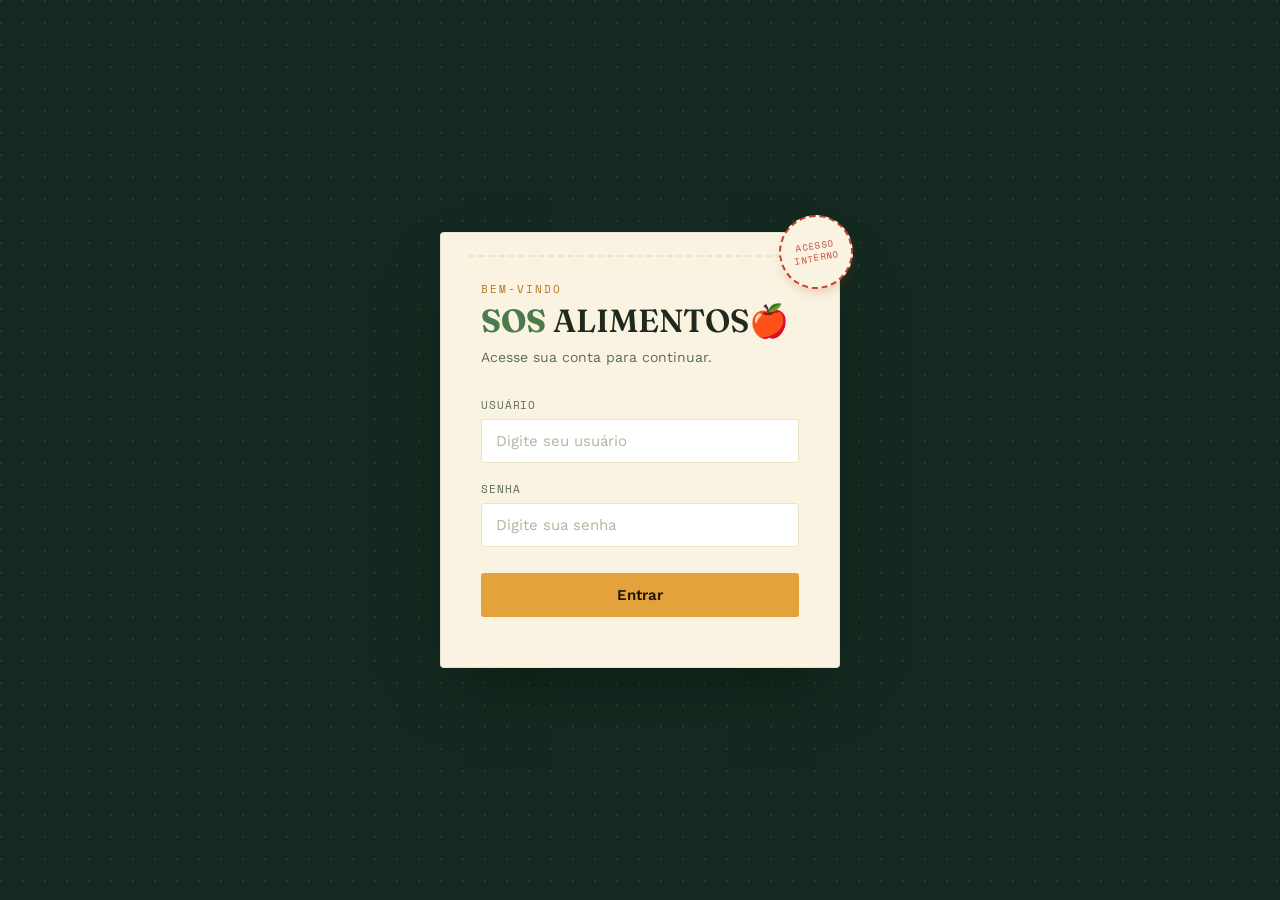
==== pages/login/login.html @ dd7f90cb "correcao de auth e melhoria de css" ====
<!DOCTYPE html>
<html lang="pt-BR">

<head>
    <meta charset="UTF-8" />
    <meta name="viewport" content="width=device-width, initial-scale=1.0" />
    <title>SOS ALIMENTOS</title>
    <link rel="stylesheet" href="login.css" />
</head>

<body>
    <main class="page-shell">
        <section id="login-section" class="login-card">
            <div class="selo" aria-hidden="true">acesso<br>interno</div>

            <p class="eyebrow">Bem-vindo</p>
            <h1><span>SOS</span> ALIMENTOS🍎</h1>
            <p class="subtitle">Acesse sua conta para continuar.</p>

            <form id="login-form">
                <label for="usuario-login">Usuário</label>
                <input type="text" id="usuario-login" name="usuario" placeholder="Digite seu usuário" required />

                <label for="senha-login">Senha</label>
                <input type="password" id="senha-login" name="senha" placeholder="Digite sua senha" required />

                <button type="submit" id="login-button">Entrar</button>
                <p id="login-message" aria-live="polite" style="display: none"></p>

                <div class="opcoes-extras"></div>
            </form>
        </section>
    </main>
    <script src="login.js" defer></script>
</body>

</html>
---- pages/login/login.css ----
@import url("https://fonts.googleapis.com/css2?family=Fraunces:opsz,wght@9..144,400;9..144,600;9..144,700&family=Work+Sans:wght@400;500;600&family=Space+Mono:wght@400;700&display=swap");

:root {
    --verde-mata: #142A20;
    --verde-mata-2: #1D3B2C;
    --papel: #FAF3E2;
    --papel-sombra: #EDE3C8;
    --tinta: #20291F;
    --tinta-suave: #5C6B58;
    --dourado: #E3A23C;
    --dourado-escuro: #B9772A;
    --tomate: #C1442E;
    --folha: #4C7A4A;

    --fonte-display: "Fraunces", serif;
    --fonte-texto: "Work Sans", sans-serif;
    --fonte-utilitaria: "Space Mono", monospace;
}

* {
    box-sizing: border-box;
}

html,
body {
    height: 100%;
}

body {
    margin: 0;
    font-family: var(--fonte-texto);
    color: var(--tinta);
    background-color: var(--verde-mata);
    background-image:
        radial-gradient(circle at 1px 1px, rgba(250, 243, 226, 0.08) 1px, transparent 0);
    background-size: 22px 22px;
}

.page-shell {
    min-height: 100vh;
    display: flex;
    align-items: center;
    justify-content: center;
    padding: 32px 20px;
}

/* ---------- Cartão de login ---------- */

.login-card {
    position: relative;
    width: 100%;
    max-width: 400px;
    background: var(--papel);
    border-radius: 4px;
    padding: 48px 40px 40px;
    box-shadow:
        0 1px 0 rgba(255, 255, 255, 0.4) inset,
        0 30px 60px -20px rgba(6, 16, 10, 0.55);
    border: 1px solid rgba(20, 42, 32, 0.08);
}

/* Furos de "ficha perfurada", reforçando o universo de nota/etiqueta */
.login-card::before {
    content: "";
    position: absolute;
    top: 0;
    left: 28px;
    right: 28px;
    height: 0;
    border-top: 2px dashed var(--papel-sombra);
    top: 22px;
}

.eyebrow {
    font-family: var(--fonte-utilitaria);
    font-size: 11px;
    letter-spacing: 0.18em;
    text-transform: uppercase;
    color: var(--dourado-escuro);
    margin: 0 0 6px;
}

h1 {
    font-family: var(--fonte-display);
    font-optical-sizing: auto;
    font-weight: 600;
    font-size: 32px;
    line-height: 1.1;
    margin: 0 0 10px;
    color: var(--tinta);
}

h1 span {
    color: var(--folha);
    font-weight: 700;
}

.subtitle {
    font-size: 14px;
    color: var(--tinta-suave);
    margin: 0 0 32px;
}

/* ---------- Selo / carimbo — elemento assinatura ---------- */

.login-card {
    overflow: visible;
}

.login-card .selo {
    position: absolute;
    top: -18px;
    right: -14px;
    width: 74px;
    height: 74px;
    border-radius: 50%;
    border: 2px dashed var(--tomate);
    display: flex;
    align-items: center;
    justify-content: center;
    transform: rotate(-10deg);
    background: var(--papel);
    color: var(--tomate);
    font-family: var(--fonte-utilitaria);
    font-size: 9px;
    letter-spacing: 0.05em;
    text-align: center;
    line-height: 1.3;
    text-transform: uppercase;
    box-shadow: 0 6px 14px -6px rgba(193, 68, 46, 0.4);
    user-select: none;
}

/* ---------- Formulário ---------- */

form {
    display: flex;
    flex-direction: column;
}

label {
    font-family: var(--fonte-utilitaria);
    font-size: 11px;
    text-transform: uppercase;
    letter-spacing: 0.08em;
    color: var(--tinta-suave);
    margin-bottom: 6px;
}

label:not(:first-of-type) {
    margin-top: 18px;
}

input {
    font-family: var(--fonte-texto);
    font-size: 15px;
    padding: 12px 14px;
    border: 1.5px solid var(--papel-sombra);
    border-radius: 3px;
    background: #fff;
    color: var(--tinta);
    outline: none;
    transition: border-color 0.15s ease, box-shadow 0.15s ease;
}

input::placeholder {
    color: #b9b2a0;
}

input:focus {
    border-color: var(--folha);
    box-shadow: 0 0 0 3px rgba(76, 122, 74, 0.18);
}

input:focus-visible {
    outline: 2px solid var(--folha);
    outline-offset: 2px;
}

button#login-button {
    margin-top: 26px;
    font-family: var(--fonte-texto);
    font-weight: 600;
    font-size: 15px;
    padding: 13px 18px;
    border: none;
    border-radius: 3px;
    background: var(--dourado);
    color: #241605;
    cursor: pointer;
    transition: background 0.15s ease, transform 0.1s ease;
}

button#login-button:hover:not(:disabled) {
    background: var(--dourado-escuro);
    color: var(--papel);
}

button#login-button:active:not(:disabled) {
    transform: translateY(1px);
}

button#login-button:focus-visible {
    outline: 2px solid var(--folha);
    outline-offset: 2px;
}

button#login-button:disabled {
    opacity: 0.7;
    cursor: wait;
}

/* ---------- Mensagens de status ---------- */

#login-message {
    font-family: var(--fonte-utilitaria);
    font-size: 12.5px;
    margin: 16px 0 0;
    padding: 10px 12px;
    border-radius: 3px;
    text-align: center;
    letter-spacing: 0.01em;
}

.login-message--erro {
    color: var(--tomate);
    background: rgba(193, 68, 46, 0.1);
    border: 1px solid rgba(193, 68, 46, 0.25);
}

.login-message--sucesso {
    color: var(--folha);
    background: rgba(76, 122, 74, 0.12);
    border: 1px solid rgba(76, 122, 74, 0.28);
}

.login-message--pendente {
    color: var(--tinta-suave);
    background: rgba(32, 41, 31, 0.06);
    border: 1px solid rgba(32, 41, 31, 0.12);
}

.opcoes-extras {
    font-size: 13px;
    text-align: right;
    margin-top: 10px;
}

@media (prefers-reduced-motion: reduce) {
    * {
        transition: none !important;
    }
}

@media (max-width: 420px) {
    .login-card {
        padding: 40px 26px 32px;
    }

    h1 {
        font-size: 27px;
    }
}
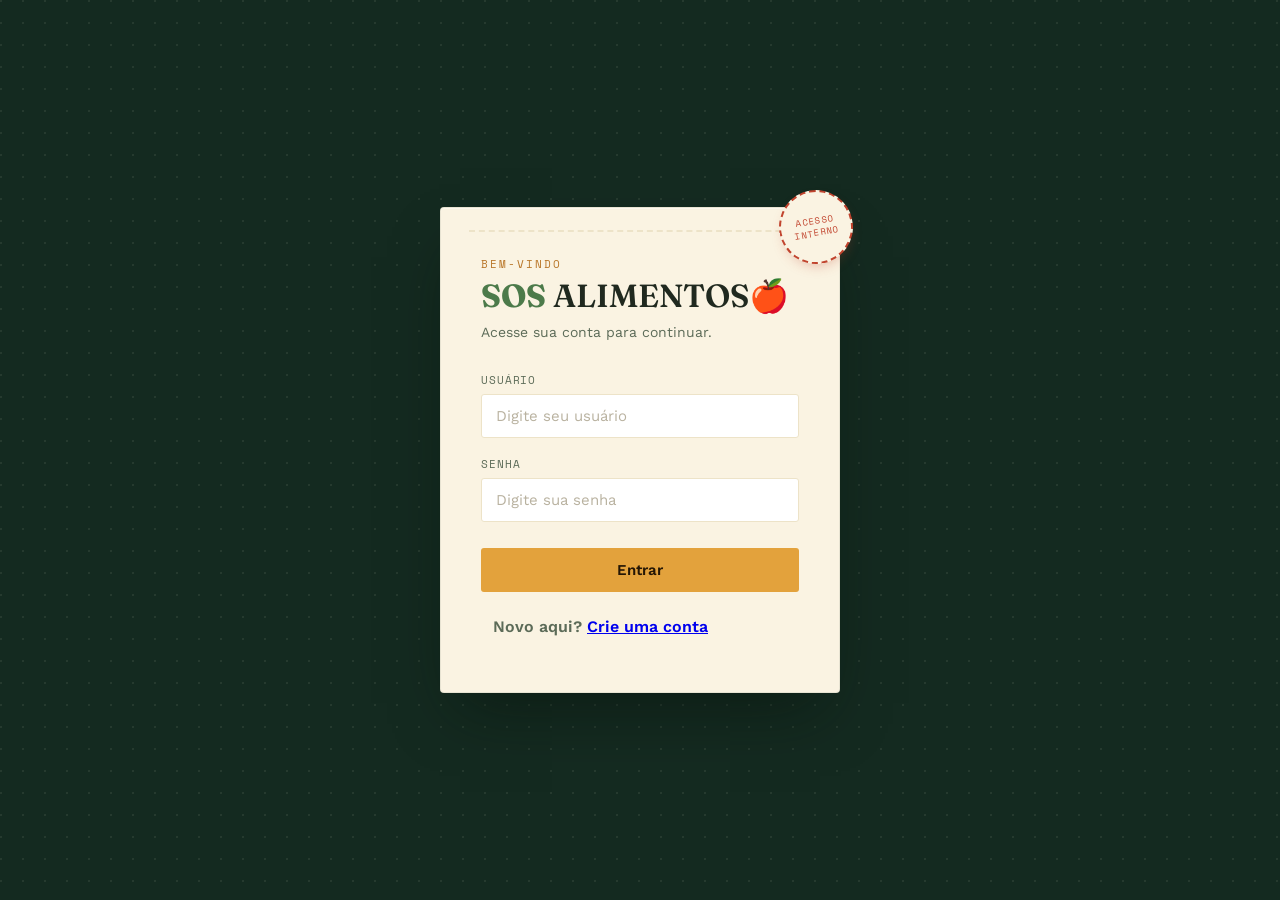
==== commit 61dc200f: "erro ao cadastrar usuario" ====
--- a/pages/login/login.html
+++ b/pages/login/login.html
@@ -29,6 +29,55 @@
 
                 <div class="opcoes-extras"></div>
             </form>
+            <p style="
+              font-weight: 600;
+              padding-left: 12px;
+              color: #5C6B58;
+              margin-top: 15px;
+            ">
+                Novo aqui?
+                <a href="#" onclick="
+                Switch();
+                return false;
+              ">Crie uma conta</a>
+            </p>
+        </section>
+
+        <section id="register-section" style="display: none" class="login-card">
+            <p class="eyebrow">Bem-vindo</p>
+            <h1>SOS <span>Alimentos🍎</span></h1>
+            <p class="subtitle">Crie uma conta.</p>
+
+            <form id="formCadastro">
+                <label for="usuario-cadastro">Usuário</label>
+                <input type="text" id="usuario-cadastro" name="usuario" placeholder="Digite seu nome de usuário"
+                    required />
+
+                <label for="telefone-cadastro">Telefone</label>
+                <input type="number" id="telefone-cadastro" name="senha" placeholder="Digite seu telefone" required />
+
+                <label for="senha-cadastro">Senha</label>
+                <input type="password" id="senha-cadastro" name="senha" placeholder="Digite sua senha" required />
+
+                <label for="confirm-senha-cadastro">Confirmar Senha</label>
+                <input type="password" id="confirm-senha-cadastro" name="confirm-senha"
+                    placeholder="Digite sua senha novamente" required />
+
+                <button type="submit" id="register-button">Criar</button>
+                <p style="display: none" id="cadastro-message" aria-live="polite"></p>
+                <p style="
+              font-weight: 600;
+              padding-left: 12px;
+              color: #5C6B58;
+              margin-top: 15px;
+            ">
+                    Já possui uma conta?
+                    <a href="#" onclick="
+                SwitchBack();
+                return false;
+              ">Faça login</a>
+                </p>
+            </form>
         </section>
     </main>
     <script src="login.js" defer></script>
--- a/pages/login/login.css
+++ b/pages/login/login.css
@@ -177,6 +177,13 @@
     outline-offset: 2px;
 }
 
+input[type=number]::-webkit-inner-spin-button,
+    input[type=number]::-webkit-outer-spin-button {
+        -webkit-appearance: none;
+        margin: 0;
+    }
+
+
 button#login-button {
     margin-top: 26px;
     font-family: var(--fonte-texto);
@@ -210,6 +217,39 @@
     cursor: wait;
 }
 
+button#register-button {
+    margin-top: 26px;
+    font-family: var(--fonte-texto);
+    font-weight: 600;
+    font-size: 15px;
+    padding: 13px 18px;
+    border: none;
+    border-radius: 3px;
+    background: var(--dourado);
+    color: #241605;
+    cursor: pointer;
+    transition: background 0.15s ease, transform 0.1s ease;
+}
+
+button#register-button:hover:not(:disabled) {
+    background: var(--dourado-escuro);
+    color: var(--papel);
+}
+
+button#register-button:active:not(:disabled) {
+    transform: translateY(1px);
+}
+
+button#register-button:focus-visible {
+    outline: 2px solid var(--folha);
+    outline-offset: 2px;
+}
+
+button#register-button:disabled {
+    opacity: 0.7;
+    cursor: wait;
+}
+
 /* ---------- Mensagens de status ---------- */
 
 #login-message {
